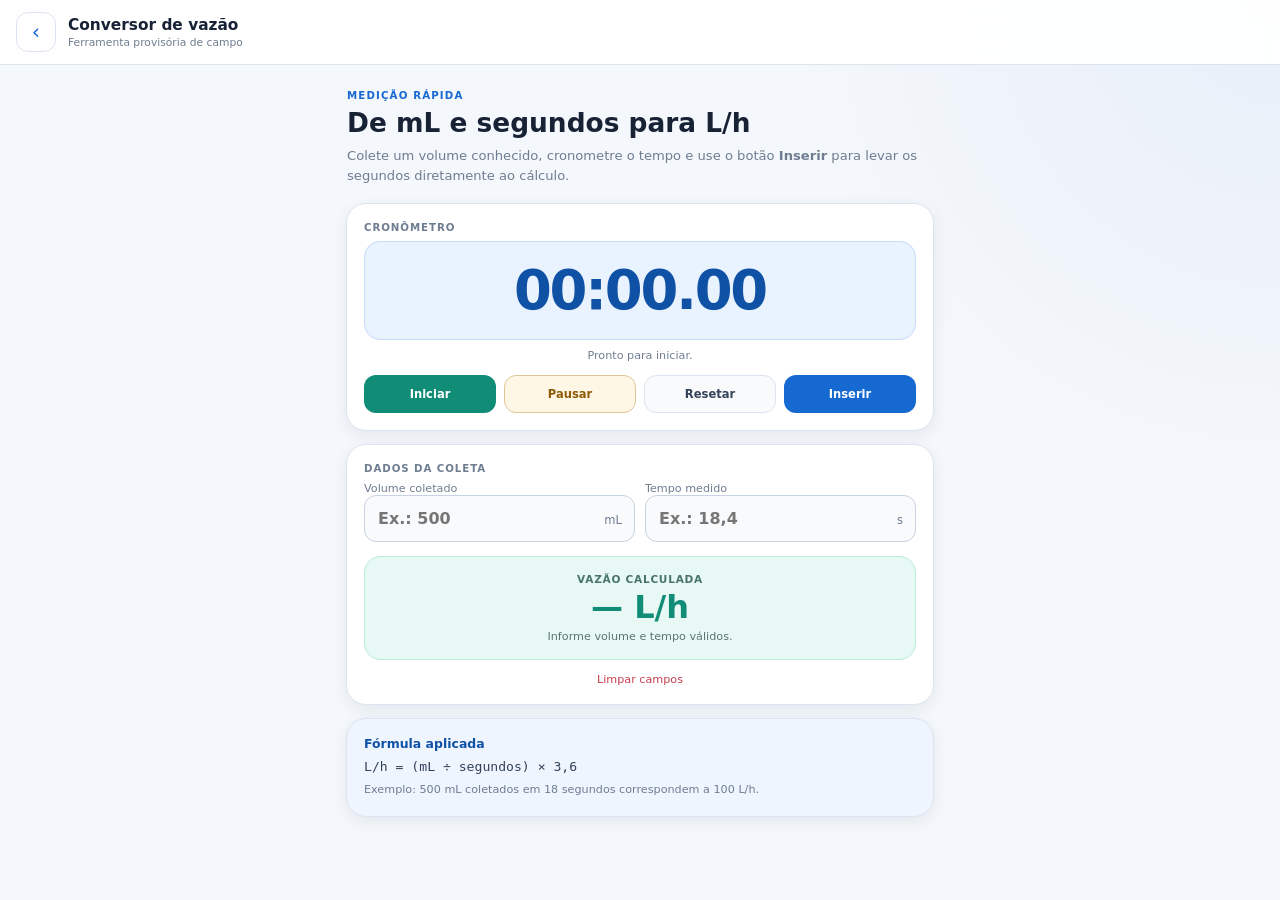
==== vazao.html @ 0a1f82f2 "Mudança no estilo e calculadora provisória" ====
<!doctype html>
<html lang="pt-BR">
<head>
  <meta charset="utf-8">
  <meta name="viewport" content="width=device-width,initial-scale=1,viewport-fit=cover">
  <meta name="theme-color" content="#f5f7fb">
  <meta name="apple-mobile-web-app-capable" content="yes">
  <meta name="apple-mobile-web-app-status-bar-style" content="default">
  <title>Conversor de Vazão</title>
  <link rel="icon" href="assets/icon-192.png">
  <link rel="stylesheet" href="assets/app.css?v=0.4.0">
</head>
<body class="tool-page">
  <header class="tool-header">
    <a class="back-link" href="index.html" aria-label="Voltar ao DETRAN Janela">‹</a>
    <div class="tool-header-copy">
      <strong>Conversor de vazão</strong>
      <span>Ferramenta provisória de campo</span>
    </div>
  </header>

  <main class="tool-shell">
    <section class="tool-intro">
      <span class="eyebrow">MEDIÇÃO RÁPIDA</span>
      <h1>De mL e segundos para L/h</h1>
      <p>Colete um volume conhecido, cronometre o tempo e use o botão <strong>Inserir</strong> para levar os segundos diretamente ao cálculo.</p>
    </section>

    <section class="stopwatch-card" aria-labelledby="stopwatch-title">
      <span id="stopwatch-title" class="stopwatch-label">Cronômetro</span>
      <div id="stopwatch-display" class="stopwatch-display" aria-live="polite">00:00.00</div>
      <p id="stopwatch-status" class="stopwatch-status">Pronto para iniciar.</p>
      <div class="stopwatch-actions">
        <button id="start-stopwatch" class="start" type="button">Iniciar</button>
        <button id="pause-stopwatch" class="pause" type="button">Pausar</button>
        <button id="reset-stopwatch" class="reset" type="button">Resetar</button>
        <button id="insert-stopwatch" class="insert" type="button">Inserir</button>
      </div>
    </section>

    <section class="calculator-card" aria-labelledby="calculator-title">
      <span id="calculator-title" class="calculator-label">Dados da coleta</span>
      <div class="measurement-grid">
        <label class="measurement-field">
          Volume coletado
          <span class="measurement-input-wrap">
            <input id="volume-ml" type="text" inputmode="decimal" autocomplete="off" placeholder="Ex.: 500" aria-label="Volume coletado em mililitros">
            <span>mL</span>
          </span>
        </label>
        <label class="measurement-field">
          Tempo medido
          <span class="measurement-input-wrap">
            <input id="elapsed-seconds" type="text" inputmode="decimal" autocomplete="off" placeholder="Ex.: 18,4" aria-label="Tempo medido em segundos">
            <span>s</span>
          </span>
        </label>
      </div>

      <div class="flow-result" aria-live="polite">
        <span>Vazão calculada</span>
        <strong id="flow-lh">— L/h</strong>
        <small id="flow-mls">Informe volume e tempo válidos.</small>
      </div>
      <button id="clear-calculator" class="tool-clear" type="button">Limpar campos</button>
    </section>

    <section class="formula-card">
      <strong>Fórmula aplicada</strong>
      <code>L/h = (mL ÷ segundos) × 3,6</code>
      <p>Exemplo: 500 mL coletados em 18 segundos correspondem a 100 L/h.</p>
    </section>
  </main>

  <script src="assets/vazao.js?v=0.4.0"></script>
</body>
</html>
---- assets/app.css ----
:root {
  --bg: #f4f7fb;
  --surface: #ffffff;
  --surface-soft: #f8fafc;
  --surface-blue: #eef5ff;
  --line: #dce4ef;
  --line-strong: #c7d2e2;
  --text: #172235;
  --text-soft: #344258;
  --muted: #6f7d91;
  --primary: #1769d2;
  --primary-dark: #0f51a5;
  --primary-soft: #e9f2ff;
  --accent: #118c77;
  --accent-soft: #e8f8f4;
  --warn: #b87512;
  --warn-soft: #fff7e6;
  --danger: #c73f50;
  --danger-soft: #fff0f2;
  --good: #14865f;
  --good-soft: #eaf8f2;
  --shadow: 0 12px 32px rgba(30, 55, 90, .08);
  --shadow-small: 0 5px 16px rgba(30, 55, 90, .07);
  font-family: Inter, ui-sans-serif, system-ui, -apple-system, "Segoe UI", sans-serif;
  color-scheme: light;
}

* { box-sizing: border-box; }
html { min-height: 100%; background: var(--bg); }
body {
  min-height: 100%;
  margin: 0;
  padding-bottom: calc(78px + env(safe-area-inset-bottom));
  background:
    radial-gradient(circle at top right, rgba(23, 105, 210, .055), transparent 31rem),
    var(--bg);
  color: var(--text);
  -webkit-tap-highlight-color: transparent;
}
button, input, select { font: inherit; }
button, a { -webkit-tap-highlight-color: transparent; }
button { cursor: pointer; }
a { color: inherit; }
.hidden { display: none !important; }

.topbar {
  position: sticky;
  top: 0;
  z-index: 20;
  display: flex;
  align-items: center;
  justify-content: space-between;
  gap: 12px;
  padding: calc(11px + env(safe-area-inset-top)) 16px 11px;
  background: rgba(255, 255, 255, .92);
  border-bottom: 1px solid rgba(199, 210, 226, .8);
  backdrop-filter: blur(18px);
}
.brand { display: flex; align-items: center; gap: 11px; min-width: 0; }
.brand-mark {
  display: grid;
  flex: 0 0 42px;
  width: 42px;
  height: 42px;
  place-items: center;
  border-radius: 13px;
  background: var(--primary);
  color: #fff;
  font-weight: 950;
  letter-spacing: -.03em;
  box-shadow: 0 8px 18px rgba(23, 105, 210, .18);
}
.brand strong { display: block; font-size: .97rem; white-space: nowrap; }
.brand span {
  display: block;
  max-width: 255px;
  margin-top: 2px;
  overflow: hidden;
  color: var(--muted);
  font-size: .67rem;
  text-overflow: ellipsis;
  white-space: nowrap;
}
.topbar-actions { display: flex; align-items: center; gap: 8px; }
.icon-btn, .header-tool-btn {
  display: grid;
  width: 40px;
  height: 40px;
  place-items: center;
  border: 1px solid var(--line);
  border-radius: 12px;
  background: var(--surface);
  color: var(--primary);
  box-shadow: var(--shadow-small);
  font-size: 1.05rem;
  text-decoration: none;
}

main { width: min(760px, 100%); margin: auto; }
.screen { display: none; padding: 18px 16px 30px; }
.screen.active { display: block; }

.countdown-card {
  display: flex;
  justify-content: space-between;
  gap: 16px;
  padding: 15px 17px;
  border: 1px solid var(--line);
  border-radius: 19px;
  background: var(--surface);
  box-shadow: var(--shadow-small);
}
.countdown-card > div:first-child {
  display: grid;
  grid-template-columns: auto auto;
  column-gap: 8px;
  align-items: end;
}
.countdown-card span {
  grid-column: 1 / -1;
  color: var(--primary);
  font-size: .65rem;
  font-weight: 900;
  letter-spacing: .09em;
}
.countdown-card strong { color: var(--text); font-size: 2rem; line-height: 1; }
.countdown-card small { padding-bottom: 2px; color: var(--muted); font-size: .74rem; }
.countdown-meta { display: flex; flex-direction: column; justify-content: center; text-align: right; }
.countdown-meta b { font-size: .88rem; }
.countdown-meta span { margin-top: 4px; color: var(--muted); font-size: .66rem; font-weight: 500; letter-spacing: 0; }

.flow-tool-banner {
  display: grid;
  grid-template-columns: 44px minmax(0, 1fr) auto;
  align-items: center;
  gap: 12px;
  margin-top: 12px;
  padding: 13px 14px;
  border: 1px solid #bde9df;
  border-radius: 17px;
  background: var(--accent-soft);
  color: var(--text);
  text-decoration: none;
  box-shadow: var(--shadow-small);
}
.flow-tool-icon {
  display: grid;
  width: 42px;
  height: 42px;
  place-items: center;
  border-radius: 13px;
  background: #fff;
  color: var(--accent);
  font-size: 1.25rem;
}
.flow-tool-copy { min-width: 0; }
.flow-tool-copy strong { display: block; font-size: .87rem; }
.flow-tool-copy small { display: block; margin-top: 3px; color: #48746b; font-size: .67rem; line-height: 1.35; }
.flow-tool-arrow { color: var(--accent); font-size: 1.6rem; line-height: 1; }

.section-heading, .page-title { margin: 24px 2px 13px; }
.section-heading { display: flex; align-items: end; justify-content: space-between; gap: 12px; }
.eyebrow {
  display: block;
  color: var(--primary);
  font-size: .64rem;
  font-weight: 900;
  letter-spacing: .11em;
  text-transform: uppercase;
}
.section-heading h1, .page-title h1 { margin: 5px 0 0; color: var(--text); font-size: 1.55rem; line-height: 1.14; }
.page-title p { margin: 8px 0 0; color: var(--muted); font-size: .84rem; line-height: 1.55; }
.text-btn {
  padding: 8px 0;
  border: 0;
  background: transparent;
  color: var(--primary);
  font-size: .75rem;
  font-weight: 850;
}

.mission-card {
  position: relative;
  overflow: hidden;
  border: 1px solid #bfd5f1;
  border-radius: 22px;
  background: var(--surface);
  box-shadow: var(--shadow);
}
.mission-card::before {
  position: absolute;
  top: -95px;
  right: -105px;
  width: 235px;
  height: 235px;
  border-radius: 50%;
  background: radial-gradient(circle, rgba(23, 105, 210, .10), transparent 67%);
  content: "";
  pointer-events: none;
}
.mission-loading { padding: 38px 20px; color: var(--muted); text-align: center; }
.mission-head { position: relative; padding: 18px 18px 11px; }
.mission-badges { display: flex; flex-wrap: wrap; gap: 7px; }
.badge {
  display: inline-flex;
  padding: 5px 9px;
  border: 1px solid #c7dcf7;
  border-radius: 999px;
  background: var(--primary-soft);
  color: var(--primary-dark);
  font-size: .6rem;
  font-weight: 900;
  letter-spacing: .05em;
  text-transform: uppercase;
}
.badge.priority { border-color: #ead2a5; background: var(--warn-soft); color: #91600c; }
.mission-head h2 { margin: 13px 0 6px; color: var(--text); font-size: 1.42rem; line-height: 1.2; }
.mission-head p { margin: 0; color: var(--muted); font-size: .8rem; line-height: 1.45; }
.mission-reason {
  display: grid;
  grid-template-columns: repeat(3, 1fr);
  gap: 8px;
  padding: 4px 18px 14px;
}
.mission-reason div {
  min-height: 66px;
  padding: 10px;
  border: 1px solid var(--line);
  border-radius: 13px;
  background: var(--surface-soft);
}
.mission-reason span { display: block; color: var(--muted); font-size: .56rem; text-transform: uppercase; }
.mission-reason strong { display: block; margin-top: 4px; color: var(--text-soft); font-size: .76rem; line-height: 1.3; }
.route-preview {
  margin: 0 18px 14px;
  padding: 11px 13px;
  border: 1px solid #cee0f6;
  border-radius: 13px;
  background: #f3f8ff;
}
.route-preview span { display: block; color: var(--muted); font-size: .6rem; letter-spacing: .05em; text-transform: uppercase; }
.route-preview strong { display: block; margin-top: 4px; color: var(--primary-dark); font-size: .87rem; }
.mission-actions {
  display: grid;
  grid-template-columns: minmax(0, 1fr) auto;
  gap: 9px;
  padding: 0 18px 18px;
}
.btn {
  min-height: 45px;
  padding: 12px 15px;
  border: 0;
  border-radius: 13px;
  color: var(--text);
  font-weight: 850;
}
.btn.primary {
  background: var(--primary);
  color: #fff;
  box-shadow: 0 8px 20px rgba(23, 105, 210, .19);
}
.btn.primary:hover { background: var(--primary-dark); }
.btn.secondary { border: 1px solid var(--line); background: var(--surface); color: var(--text-soft); }
.btn.full { width: 100%; }
.btn.small { min-height: 36px; padding: 8px 11px; font-size: .72rem; }
.btn:disabled { cursor: not-allowed; opacity: .45; box-shadow: none; }
.mission-link-btn {
  min-width: 50px;
  border: 1px solid var(--line);
  border-radius: 13px;
  background: var(--surface-soft);
  color: var(--primary);
  font-size: 1rem;
}
.mission-broad-link {
  display: block;
  width: calc(100% - 36px);
  margin: -6px 18px 15px;
  padding: 7px 0;
  border: 0;
  background: transparent;
  color: var(--muted);
  font-size: .67rem;
  text-align: center;
  text-decoration: underline;
  text-underline-offset: 3px;
}

.pending-card {
  display: flex;
  align-items: center;
  justify-content: space-between;
  gap: 10px;
  margin-top: 12px;
  padding: 13px 14px;
  border: 1px solid #edd5a8;
  border-radius: 16px;
  background: var(--warn-soft);
}
.pending-card strong { display: block; font-size: .8rem; }
.pending-card span { display: block; margin-top: 3px; color: #7f6844; font-size: .67rem; }
.pending-card .btn { min-height: 37px; padding: 8px 11px; font-size: .7rem; }

.quick-actions {
  display: grid;
  grid-template-columns: repeat(3, 1fr);
  gap: 9px;
  margin-top: 13px;
}
.quick-actions button {
  padding: 13px 10px;
  border: 1px solid var(--line);
  border-radius: 16px;
  background: var(--surface);
  color: var(--text);
  text-align: left;
  box-shadow: var(--shadow-small);
}
.quick-actions button > span {
  display: grid;
  width: 32px;
  height: 32px;
  margin-bottom: 8px;
  place-items: center;
  border-radius: 10px;
  background: var(--primary-soft);
  color: var(--primary);
  font-size: .95rem;
  font-weight: 900;
}
.quick-actions button strong { display: block; font-size: .79rem; }
.quick-actions button small { display: block; margin-top: 3px; color: var(--muted); font-size: .61rem; line-height: 1.35; }

.priority-queue-section { margin-top: 23px; }
.subsection-head { display: flex; align-items: end; justify-content: space-between; gap: 12px; margin: 0 2px 9px; }
.subsection-head h2 { margin: 4px 0 0; font-size: 1.06rem; }
.priority-queue { display: flex; flex-direction: column; gap: 8px; }
.priority-item {
  display: grid;
  grid-template-columns: 38px minmax(0, 1fr) auto;
  align-items: center;
  gap: 11px;
  width: 100%;
  padding: 12px;
  border: 1px solid var(--line);
  border-radius: 15px;
  background: var(--surface);
  color: var(--text);
  text-align: left;
  box-shadow: var(--shadow-small);
}
.priority-number {
  display: grid;
  width: 36px;
  height: 36px;
  place-items: center;
  border-radius: 11px;
  background: var(--primary-soft);
  color: var(--primary);
  font-weight: 900;
}
.priority-item strong { display: block; font-size: .76rem; line-height: 1.3; }
.priority-item small { display: block; margin-top: 3px; color: var(--muted); font-size: .61rem; }
.priority-arrow { color: var(--primary); font-size: 1.25rem; }

.quick-summary { display: grid; grid-template-columns: repeat(3, 1fr); gap: 9px; margin-top: 17px; }
.quick-summary div {
  padding: 12px 7px;
  border: 1px solid var(--line);
  border-radius: 15px;
  background: var(--surface);
  text-align: center;
}
.quick-summary span { display: block; color: var(--muted); font-size: .57rem; text-transform: uppercase; }
.quick-summary strong { display: block; margin-top: 4px; color: var(--text); font-size: .92rem; }

.search-box input {
  width: 100%;
  padding: 13px 14px;
  border: 1px solid var(--line-strong);
  border-radius: 14px;
  outline: none;
  background: var(--surface);
  color: var(--text);
}
.search-box input:focus { border-color: var(--primary); box-shadow: 0 0 0 3px rgba(23, 105, 210, .10); }
.filter-row { display: flex; gap: 7px; overflow: auto; padding: 12px 0 10px; }
.filter-chip {
  padding: 8px 11px;
  border: 1px solid var(--line);
  border-radius: 999px;
  background: var(--surface);
  color: var(--muted);
  font-size: .69rem;
  font-weight: 800;
  white-space: nowrap;
}
.filter-chip.active { border-color: #b9d4f5; background: var(--primary-soft); color: var(--primary-dark); }

.syllabus-list { display: flex; flex-direction: column; gap: 10px; }
.syllabus-block {
  overflow: hidden;
  border: 1px solid var(--line);
  border-radius: 17px;
  background: var(--surface);
  box-shadow: var(--shadow-small);
}
.syllabus-block summary {
  display: flex;
  align-items: center;
  justify-content: space-between;
  gap: 10px;
  padding: 14px 15px;
  cursor: pointer;
  list-style: none;
}
.syllabus-block summary::-webkit-details-marker { display: none; }
.syllabus-block summary strong { font-size: .8rem; }
.syllabus-block summary span { color: var(--muted); font-size: .64rem; }
.syllabus-items { padding: 7px; border-top: 1px solid var(--line); }
.syllabus-topic { display: flex; justify-content: space-between; gap: 10px; padding: 10px; border-radius: 11px; }
.syllabus-topic:hover { background: var(--surface-soft); }
.syllabus-topic div { min-width: 0; }
.syllabus-topic strong { display: block; font-size: .73rem; line-height: 1.35; }
.syllabus-topic span { display: block; margin-top: 4px; color: var(--muted); font-size: .61rem; }
.syllabus-topic button {
  flex: 0 0 auto;
  padding: 8px;
  border: 1px solid #c7dcf7;
  border-radius: 10px;
  background: var(--primary-soft);
  color: var(--primary-dark);
  font-size: .64rem;
  font-weight: 800;
}

.stats-grid { display: grid; grid-template-columns: repeat(2, 1fr); gap: 10px; margin-bottom: 14px; }
.stat-card {
  padding: 15px;
  border: 1px solid var(--line);
  border-radius: 17px;
  background: var(--surface);
  box-shadow: var(--shadow-small);
}
.stat-card span { display: block; color: var(--muted); font-size: .66rem; }
.stat-card strong { display: block; margin-top: 6px; font-size: 1.3rem; }
.stat-card.wide { grid-column: 1 / -1; }
.settings-card {
  margin-bottom: 13px;
  padding: 16px;
  border: 1px solid var(--line);
  border-radius: 18px;
  background: var(--surface);
  box-shadow: var(--shadow-small);
}
.settings-card h2 { margin: 0 0 12px; font-size: .98rem; }
.settings-card > label { display: block; margin-bottom: 14px; color: var(--muted); font-size: .73rem; }
.settings-card select {
  width: 100%;
  margin-top: 6px;
  padding: 12px;
  border: 1px solid var(--line-strong);
  border-radius: 12px;
  background: var(--surface-soft);
  color: var(--text);
}
.toggle-line { display: flex !important; align-items: center; gap: 10px; }
.toggle-line input, .mix-block-check input, .mix-topic input { accent-color: var(--primary); }
.toggle-line input { width: 20px; height: 20px; }
.muted { color: var(--muted); font-size: .77rem; line-height: 1.55; }
.button-pair { display: grid; grid-template-columns: 1fr 1fr; gap: 9px; }
.file-label { text-align: center; }
.file-label input { display: none; }
.danger-link {
  display: block;
  margin: 14px auto 0;
  border: 0;
  background: transparent;
  color: var(--danger);
  font-size: .72rem;
}
.version-note { padding: 8px 0 2px; color: var(--muted); font-size: .64rem; text-align: center; }

.mix-selection-summary {
  display: flex;
  align-items: center;
  justify-content: space-between;
  margin: 0 0 12px;
  padding: 12px 14px;
  border: 1px solid #c7dcf7;
  border-radius: 15px;
  background: var(--primary-soft);
}
.mix-selection-summary div { display: flex; align-items: baseline; gap: 8px; }
.mix-selection-summary span { color: var(--muted); font-size: .66rem; text-transform: uppercase; }
.mix-selection-summary strong { color: var(--primary); font-size: 1.1rem; }
.mix-catalog { display: flex; flex-direction: column; gap: 10px; margin: 12px 0 86px; }
.mix-block {
  overflow: hidden;
  border: 1px solid var(--line);
  border-radius: 17px;
  background: var(--surface);
  box-shadow: var(--shadow-small);
}
.mix-block summary {
  display: flex;
  align-items: center;
  justify-content: space-between;
  gap: 12px;
  padding: 14px 15px;
  cursor: pointer;
  list-style: none;
}
.mix-block summary::-webkit-details-marker { display: none; }
.mix-block summary > div strong { display: block; font-size: .78rem; }
.mix-block summary > div span { display: block; margin-top: 3px; color: var(--muted); font-size: .63rem; }
.mix-block-check { display: flex; align-items: center; gap: 6px; color: var(--muted); font-size: .64rem; }
.mix-block-check input { width: 18px; height: 18px; }
.mix-topic-list { padding: 7px; border-top: 1px solid var(--line); }
.mix-topic { display: flex; align-items: flex-start; gap: 10px; padding: 11px; border-radius: 12px; cursor: pointer; }
.mix-topic:hover, .mix-topic.selected { background: var(--primary-soft); }
.mix-topic input { flex: 0 0 auto; width: 19px; height: 19px; margin-top: 1px; }
.mix-topic div { min-width: 0; }
.mix-topic strong { display: block; font-size: .75rem; line-height: 1.35; }
.mix-topic span { display: block; margin-top: 4px; color: var(--muted); font-size: .61rem; letter-spacing: .04em; text-transform: uppercase; }
.mix-start { position: sticky; z-index: 10; bottom: calc(76px + env(safe-area-inset-bottom)); margin-top: -70px; }
.mix-runner { display: flex; flex-direction: column; gap: 12px; }
.mix-progress {
  display: flex;
  align-items: center;
  justify-content: space-between;
  padding: 12px 14px;
  border: 1px solid var(--line);
  border-radius: 14px;
  background: var(--surface);
}
.mix-progress span { color: var(--muted); font-size: .71rem; }
.mix-progress strong { color: var(--primary); }
.mix-current-card {
  padding: 18px;
  border: 1px solid #bfd5f1;
  border-radius: 21px;
  background: var(--surface);
  box-shadow: var(--shadow);
}
.mix-current-card h2 { margin: 12px 0 7px; font-size: 1.26rem; }
.mix-current-card p { margin: 0; color: var(--muted); font-size: .8rem; line-height: 1.55; }
.mix-current-card p strong { color: var(--text); }
.mix-route-status {
  display: inline-flex;
  margin-top: 14px;
  padding: 6px 9px;
  border: 1px solid #bde9df;
  border-radius: 999px;
  background: var(--accent-soft);
  color: var(--accent);
  font-size: .62rem;
  font-weight: 850;
  text-transform: uppercase;
}
.mix-run-actions { display: grid; grid-template-columns: 1.3fr .8fr .9fr; gap: 9px; margin-top: 15px; }
.mix-current-card .mission-broad-link { width: 100%; margin: 9px 0 0; }
.mix-queue { display: flex; flex-direction: column; gap: 8px; }
.mix-queue-item {
  display: grid;
  grid-template-columns: 36px minmax(0, 1fr);
  align-items: center;
  gap: 10px;
  width: 100%;
  padding: 11px 12px;
  border: 1px solid var(--line);
  border-radius: 13px;
  background: var(--surface);
  color: var(--text);
  opacity: .72;
  text-align: left;
}
.mix-queue-item > span {
  display: grid;
  width: 34px;
  height: 34px;
  place-items: center;
  border-radius: 10px;
  background: var(--surface-blue);
  color: var(--primary);
  font-size: .71rem;
  font-weight: 900;
}
.mix-queue-item strong { display: block; font-size: .73rem; }
.mix-queue-item small { display: block; margin-top: 3px; color: var(--muted); font-size: .62rem; }
.mix-queue-item.active { border-color: #9ec3ee; background: var(--primary-soft); opacity: 1; }

.detected-time {
  display: flex;
  align-items: baseline;
  gap: 8px;
  margin-bottom: 14px;
  padding: 11px 13px;
  border: 1px solid #bde9df;
  border-radius: 13px;
  background: var(--accent-soft);
}
.detected-time span { color: var(--muted); font-size: .64rem; text-transform: uppercase; }
.detected-time strong { color: var(--accent); font-size: 1.02rem; }
.detected-time small { margin-left: auto; color: var(--muted); font-size: .59rem; }
.form-grid, .result-grid { display: grid; grid-template-columns: repeat(4, 1fr); gap: 9px; }
.form-field { display: block; color: var(--muted); font-size: .7rem; }
.form-field input, .form-field select {
  width: 100%;
  margin-top: 6px;
  padding: 11px;
  border: 1px solid var(--line-strong);
  border-radius: 11px;
  background: var(--surface-soft);
  color: var(--text);
}
.confidence-title { margin: 15px 0 8px; color: var(--text-soft); font-size: .75rem; font-weight: 800; }
.confidence-grid { display: grid; grid-template-columns: repeat(3, 1fr); gap: 8px; }
.confidence-grid label {
  display: flex;
  align-items: center;
  justify-content: center;
  gap: 6px;
  min-height: 40px;
  border: 1px solid var(--line);
  border-radius: 11px;
  background: var(--surface-soft);
  color: var(--text-soft);
  font-size: .69rem;
}
.confidence-grid input { accent-color: var(--primary); }
.modal-actions { display: grid; grid-template-columns: 1fr 1fr; gap: 9px; margin-top: 16px; }
.modal-actions.three-actions { grid-template-columns: 1fr 1.2fr 1.4fr; }
.route-editor { display: grid; gap: 12px; }
.route-list { display: flex; flex-direction: column; gap: 8px; }
.route-row {
  display: grid;
  grid-template-columns: minmax(0, 1fr) auto;
  gap: 5px 10px;
  padding: 11px;
  border: 1px solid var(--line);
  border-radius: 12px;
  background: var(--surface-soft);
}
.route-row strong { font-size: .73rem; }
.route-row span { grid-column: 1; overflow: hidden; color: var(--muted); font-size: .62rem; text-overflow: ellipsis; white-space: nowrap; }
.route-row button { grid-column: 2; grid-row: 1 / span 2; align-self: center; }
.empty-card {
  padding: 17px;
  border: 1px solid var(--line);
  border-radius: 15px;
  background: var(--surface);
  color: var(--muted);
  font-size: .75rem;
  text-align: center;
}

.bottom-nav {
  position: fixed;
  right: 0;
  bottom: 0;
  left: 0;
  z-index: 30;
  display: grid;
  grid-template-columns: repeat(4, 1fr);
  padding: 8px 10px calc(8px + env(safe-area-inset-bottom));
  border-top: 1px solid var(--line);
  background: rgba(255, 255, 255, .96);
  backdrop-filter: blur(18px);
  box-shadow: 0 -8px 24px rgba(30, 55, 90, .06);
}
.bottom-nav button {
  display: flex;
  flex-direction: column;
  align-items: center;
  gap: 3px;
  padding: 5px 2px;
  border: 0;
  border-radius: 11px;
  background: transparent;
  color: var(--muted);
  font-size: .59rem;
  font-weight: 800;
}
.bottom-nav button span { font-size: 1rem; }
.bottom-nav button.active { background: var(--primary-soft); color: var(--primary); }

.modal {
  position: fixed;
  inset: 0;
  z-index: 100;
  display: flex;
  align-items: end;
  justify-content: center;
}
.modal-backdrop { position: absolute; inset: 0; background: rgba(24, 36, 54, .36); backdrop-filter: blur(4px); }
.modal-sheet {
  position: relative;
  z-index: 1;
  width: min(620px, 100%);
  max-height: 88vh;
  padding: 12px 16px calc(20px + env(safe-area-inset-bottom));
  overflow: auto;
  border: 1px solid var(--line);
  border-radius: 24px 24px 0 0;
  background: var(--surface);
  box-shadow: 0 -20px 50px rgba(30, 55, 90, .18);
}
.modal-handle { width: 42px; height: 4px; margin: 0 auto 14px; border-radius: 999px; background: var(--line-strong); }
.modal-title { margin: 0 0 7px; font-size: 1.16rem; }
.modal-subtitle { margin: 0 0 15px; color: var(--muted); font-size: .77rem; line-height: 1.5; }
.toast {
  position: fixed;
  right: 18px;
  bottom: calc(88px + env(safe-area-inset-bottom));
  left: 18px;
  z-index: 120;
  max-width: 430px;
  margin: auto;
  padding: 12px 14px;
  border: 1px solid #b9d4f5;
  border-radius: 13px;
  background: #173f70;
  color: #fff;
  box-shadow: var(--shadow);
  font-size: .73rem;
  text-align: center;
}

/* Conversor provisório de vazão */
.tool-page { padding-bottom: 28px; }
.tool-shell { width: min(620px, 100%); margin: auto; padding: 16px; }
.tool-header {
  display: flex;
  align-items: center;
  gap: 12px;
  padding: calc(12px + env(safe-area-inset-top)) 16px 12px;
  border-bottom: 1px solid var(--line);
  background: rgba(255, 255, 255, .94);
  backdrop-filter: blur(18px);
}
.back-link {
  display: grid;
  width: 40px;
  height: 40px;
  place-items: center;
  border: 1px solid var(--line);
  border-radius: 12px;
  background: var(--surface);
  color: var(--primary);
  font-size: 1.3rem;
  text-decoration: none;
}
.tool-header-copy strong { display: block; font-size: .96rem; }
.tool-header-copy span { display: block; margin-top: 2px; color: var(--muted); font-size: .67rem; }
.tool-intro { margin: 8px 1px 16px; }
.tool-intro .eyebrow { margin-bottom: 6px; }
.tool-intro h1 { margin: 0; font-size: 1.65rem; }
.tool-intro p { margin: 8px 0 0; color: var(--muted); font-size: .82rem; line-height: 1.55; }
.stopwatch-card, .calculator-card, .formula-card {
  margin-bottom: 13px;
  padding: 17px;
  border: 1px solid var(--line);
  border-radius: 20px;
  background: var(--surface);
  box-shadow: var(--shadow-small);
}
.stopwatch-label, .calculator-label {
  display: block;
  margin-bottom: 8px;
  color: var(--muted);
  font-size: .64rem;
  font-weight: 900;
  letter-spacing: .09em;
  text-transform: uppercase;
}
.stopwatch-display {
  padding: 17px 10px;
  border: 1px solid #c7dcf7;
  border-radius: 16px;
  background: var(--primary-soft);
  color: var(--primary-dark);
  font-variant-numeric: tabular-nums;
  font-size: clamp(2.15rem, 12vw, 3.4rem);
  font-weight: 850;
  letter-spacing: -.04em;
  text-align: center;
}
.stopwatch-status { margin: 9px 0 0; color: var(--muted); font-size: .7rem; text-align: center; }
.stopwatch-actions { display: grid; grid-template-columns: repeat(4, 1fr); gap: 8px; margin-top: 13px; }
.stopwatch-actions button { min-width: 0; padding: 11px 6px; border-radius: 12px; font-size: .72rem; }
.stopwatch-actions .start { border: 0; background: var(--accent); color: #fff; font-weight: 850; }
.stopwatch-actions .pause { border: 1px solid #dfc596; background: var(--warn-soft); color: #8e5b08; font-weight: 850; }
.stopwatch-actions .reset { border: 1px solid var(--line); background: var(--surface-soft); color: var(--text-soft); font-weight: 850; }
.stopwatch-actions .insert { border: 0; background: var(--primary); color: #fff; font-weight: 850; }
.measurement-grid { display: grid; grid-template-columns: 1fr 1fr; gap: 10px; }
.measurement-field { display: block; color: var(--muted); font-size: .7rem; }
.measurement-input-wrap { position: relative; margin-top: 6px; }
.measurement-input-wrap input {
  width: 100%;
  padding: 13px 50px 13px 13px;
  border: 1px solid var(--line-strong);
  border-radius: 12px;
  outline: none;
  background: var(--surface-soft);
  color: var(--text);
  font-size: 1rem;
  font-weight: 750;
}
.measurement-input-wrap input:focus { border-color: var(--primary); box-shadow: 0 0 0 3px rgba(23, 105, 210, .10); }
.measurement-input-wrap span { position: absolute; top: 50%; right: 13px; color: var(--muted); font-size: .72rem; transform: translateY(-50%); }
.flow-result {
  margin-top: 14px;
  padding: 16px;
  border: 1px solid #bde9df;
  border-radius: 16px;
  background: var(--accent-soft);
  text-align: center;
}
.flow-result span { display: block; color: #48746b; font-size: .66rem; font-weight: 850; letter-spacing: .07em; text-transform: uppercase; }
.flow-result strong { display: block; margin-top: 5px; color: var(--accent); font-size: 2rem; line-height: 1.1; }
.flow-result small { display: block; margin-top: 5px; color: #5a766f; font-size: .7rem; }
.tool-clear { display: block; margin: 12px auto 0; border: 0; background: transparent; color: var(--danger); font-size: .7rem; }
.formula-card { background: var(--surface-blue); }
.formula-card strong { display: block; color: var(--primary-dark); font-size: .78rem; }
.formula-card code { display: block; margin-top: 8px; color: var(--text-soft); font-family: "SFMono-Regular", Consolas, monospace; font-size: .82rem; }
.formula-card p { margin: 8px 0 0; color: var(--muted); font-size: .7rem; line-height: 1.5; }

@media (max-width: 520px) {
  .brand span { max-width: 185px; }
  .countdown-card { flex-direction: column; }
  .countdown-meta { text-align: left; }
  .mission-reason { grid-template-columns: 1fr 1fr; }
  .mission-reason div:last-child { grid-column: 1 / -1; }
  .quick-actions { grid-template-columns: 1fr 1fr; }
  .quick-actions button:last-child { grid-column: 1 / -1; }
  .form-grid, .result-grid { grid-template-columns: repeat(2, 1fr); }
  .confidence-grid { grid-template-columns: 1fr; }
  .modal-actions.three-actions, .mix-run-actions { grid-template-columns: 1fr; }
  .detected-time { flex-wrap: wrap; }
  .detected-time small { width: 100%; margin-left: 0; }
  .stopwatch-actions { grid-template-columns: 1fr 1fr; }
  .measurement-grid { grid-template-columns: 1fr; }
}
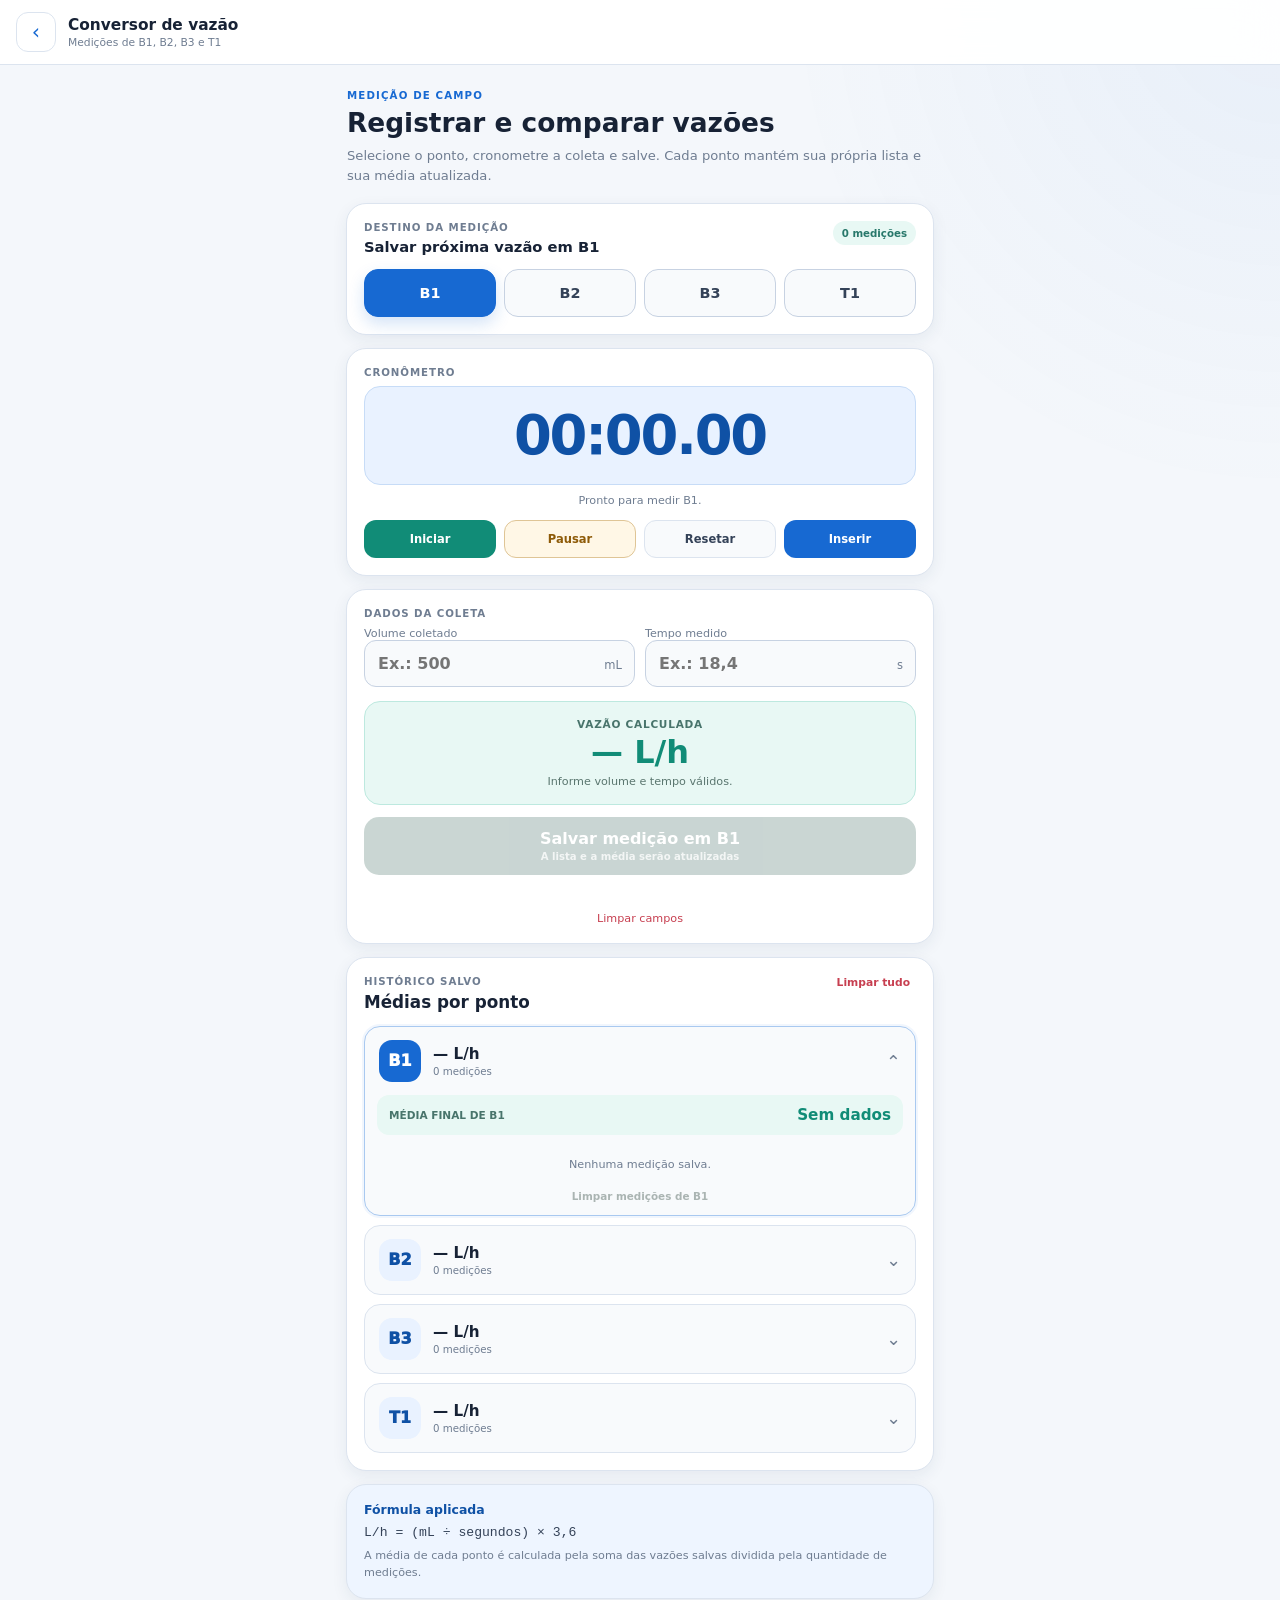
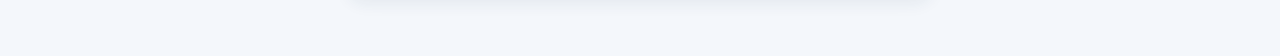
==== commit bb3227e4: "Média vazão" ====
--- a/vazao.html
+++ b/vazao.html
@@ -8,22 +8,38 @@
   <meta name="apple-mobile-web-app-status-bar-style" content="default">
   <title>Conversor de Vazão</title>
   <link rel="icon" href="assets/icon-192.png">
-  <link rel="stylesheet" href="assets/app.css?v=0.4.0">
+  <link rel="stylesheet" href="assets/app.css?v=0.4.1">
 </head>
 <body class="tool-page">
   <header class="tool-header">
     <a class="back-link" href="index.html" aria-label="Voltar ao DETRAN Janela">‹</a>
     <div class="tool-header-copy">
       <strong>Conversor de vazão</strong>
-      <span>Ferramenta provisória de campo</span>
+      <span>Medições de B1, B2, B3 e T1</span>
     </div>
   </header>
 
   <main class="tool-shell">
     <section class="tool-intro">
-      <span class="eyebrow">MEDIÇÃO RÁPIDA</span>
-      <h1>De mL e segundos para L/h</h1>
-      <p>Colete um volume conhecido, cronometre o tempo e use o botão <strong>Inserir</strong> para levar os segundos diretamente ao cálculo.</p>
+      <span class="eyebrow">MEDIÇÃO DE CAMPO</span>
+      <h1>Registrar e comparar vazões</h1>
+      <p>Selecione o ponto, cronometre a coleta e salve. Cada ponto mantém sua própria lista e sua média atualizada.</p>
+    </section>
+
+    <section class="measurement-point-card" aria-labelledby="point-title">
+      <div class="point-card-header">
+        <div>
+          <span id="point-title" class="calculator-label">Destino da medição</span>
+          <strong id="selected-point-title">Salvar próxima vazão em B1</strong>
+        </div>
+        <span id="selected-point-count" class="point-count">0 medições</span>
+      </div>
+      <div class="point-selector" role="radiogroup" aria-label="Selecionar ponto da medição">
+        <button class="point-option active" type="button" data-point="B1" role="radio" aria-checked="true">B1</button>
+        <button class="point-option" type="button" data-point="B2" role="radio" aria-checked="false">B2</button>
+        <button class="point-option" type="button" data-point="B3" role="radio" aria-checked="false">B3</button>
+        <button class="point-option" type="button" data-point="T1" role="radio" aria-checked="false">T1</button>
+      </div>
     </section>
 
     <section class="stopwatch-card" aria-labelledby="stopwatch-title">
@@ -62,16 +78,33 @@
         <strong id="flow-lh">— L/h</strong>
         <small id="flow-mls">Informe volume e tempo válidos.</small>
       </div>
+
+      <button id="save-flow" class="save-flow-button" type="button" disabled>
+        <span>Salvar medição em B1</span>
+        <small>A lista e a média serão atualizadas</small>
+      </button>
+      <p id="save-feedback" class="save-feedback" aria-live="polite"></p>
       <button id="clear-calculator" class="tool-clear" type="button">Limpar campos</button>
+    </section>
+
+    <section class="flow-history-card" aria-labelledby="history-title">
+      <div class="flow-history-header">
+        <div>
+          <span class="calculator-label">Histórico salvo</span>
+          <h2 id="history-title">Médias por ponto</h2>
+        </div>
+        <button id="clear-all-flows" class="clear-all-flows" type="button">Limpar tudo</button>
+      </div>
+      <div id="flow-history-list" class="flow-history-list"></div>
     </section>
 
     <section class="formula-card">
       <strong>Fórmula aplicada</strong>
       <code>L/h = (mL ÷ segundos) × 3,6</code>
-      <p>Exemplo: 500 mL coletados em 18 segundos correspondem a 100 L/h.</p>
+      <p>A média de cada ponto é calculada pela soma das vazões salvas dividida pela quantidade de medições.</p>
     </section>
   </main>
 
-  <script src="assets/vazao.js?v=0.4.0"></script>
+  <script src="assets/vazao.js?v=0.4.1"></script>
 </body>
 </html>
--- a/assets/app.css
+++ b/assets/app.css
@@ -842,3 +842,158 @@
   .stopwatch-actions { grid-template-columns: 1fr 1fr; }
   .measurement-grid { grid-template-columns: 1fr; }
 }
+
+
+/* Registro de vazão por ponto — v0.4.1 */
+.measurement-point-card, .flow-history-card {
+  margin-bottom: 13px;
+  padding: 17px;
+  border: 1px solid var(--line);
+  border-radius: 20px;
+  background: var(--surface);
+  box-shadow: var(--shadow-small);
+}
+.point-card-header, .flow-history-header {
+  display: flex;
+  align-items: flex-start;
+  justify-content: space-between;
+  gap: 12px;
+}
+.point-card-header .calculator-label, .flow-history-header .calculator-label { margin-bottom: 5px; }
+.point-card-header strong { display: block; color: var(--text); font-size: .92rem; }
+.point-count {
+  flex: 0 0 auto;
+  padding: 6px 9px;
+  border-radius: 999px;
+  background: var(--accent-soft);
+  color: #28786b;
+  font-size: .64rem;
+  font-weight: 850;
+}
+.point-selector { display: grid; grid-template-columns: repeat(4, 1fr); gap: 8px; margin-top: 14px; }
+.point-option {
+  min-height: 48px;
+  border: 1px solid var(--line-strong);
+  border-radius: 14px;
+  background: var(--surface-soft);
+  color: var(--text-soft);
+  font-size: .9rem;
+  font-weight: 900;
+}
+.point-option.active {
+  border-color: var(--primary);
+  background: var(--primary);
+  color: #fff;
+  box-shadow: 0 7px 16px rgba(23, 105, 210, .18);
+}
+.save-flow-button {
+  display: flex;
+  width: 100%;
+  min-height: 58px;
+  margin-top: 12px;
+  padding: 11px 15px;
+  flex-direction: column;
+  align-items: center;
+  justify-content: center;
+  border: 0;
+  border-radius: 15px;
+  background: var(--accent);
+  color: #fff;
+  font-weight: 900;
+}
+.save-flow-button small { margin-top: 3px; color: rgba(255,255,255,.78); font-size: .63rem; font-weight: 650; }
+.save-flow-button:disabled { background: #b8c8c5; cursor: not-allowed; opacity: .75; }
+.save-feedback { min-height: 18px; margin: 7px 0 -1px; color: #28786b; font-size: .7rem; font-weight: 800; text-align: center; }
+.flow-history-header h2 { margin: 0; font-size: 1.05rem; }
+.clear-all-flows {
+  border: 0;
+  background: transparent;
+  color: var(--danger);
+  font-size: .67rem;
+  font-weight: 800;
+}
+.flow-history-list { display: grid; gap: 9px; margin-top: 14px; }
+.flow-point-history {
+  overflow: hidden;
+  border: 1px solid var(--line);
+  border-radius: 16px;
+  background: var(--surface-soft);
+}
+.flow-point-history.active { border-color: #a9c9f0; box-shadow: 0 0 0 2px rgba(23,105,210,.06); }
+.flow-point-history summary {
+  display: grid;
+  grid-template-columns: auto minmax(0, 1fr) auto;
+  align-items: center;
+  gap: 12px;
+  padding: 13px 14px;
+  cursor: pointer;
+  list-style: none;
+}
+.flow-point-history summary::-webkit-details-marker { display: none; }
+.flow-point-name {
+  display: grid;
+  width: 42px;
+  height: 42px;
+  place-items: center;
+  border-radius: 13px;
+  background: var(--primary-soft);
+  color: var(--primary-dark);
+  font-weight: 950;
+}
+.flow-point-history.active .flow-point-name { background: var(--primary); color: #fff; }
+.flow-point-summary { min-width: 0; }
+.flow-point-summary strong { display: block; color: var(--text); font-size: .95rem; }
+.flow-point-summary small { display: block; margin-top: 2px; color: var(--muted); font-size: .64rem; }
+.flow-history-chevron { color: var(--muted); font-size: 1.1rem; transition: transform .2s ease; }
+.flow-point-history[open] .flow-history-chevron { transform: rotate(180deg); }
+.flow-point-content { padding: 0 12px 12px; }
+.flow-average-banner {
+  display: flex;
+  align-items: center;
+  justify-content: space-between;
+  gap: 12px;
+  padding: 11px 12px;
+  border-radius: 12px;
+  background: var(--accent-soft);
+}
+.flow-average-banner span { color: #48746b; font-size: .66rem; font-weight: 800; text-transform: uppercase; }
+.flow-average-banner strong { color: var(--accent); font-size: .95rem; }
+.flow-record-list { margin: 9px 0 0; padding: 0; list-style: none; }
+.flow-record-row {
+  display: flex;
+  align-items: center;
+  justify-content: space-between;
+  gap: 10px;
+  padding: 10px 2px;
+  border-bottom: 1px solid var(--line);
+}
+.flow-record-main { min-width: 0; }
+.flow-record-main strong { display: block; color: var(--text); font-size: .78rem; }
+.flow-record-main span { display: block; margin-top: 3px; color: var(--muted); font-size: .62rem; line-height: 1.4; }
+.delete-flow-record {
+  display: grid;
+  width: 30px;
+  height: 30px;
+  flex: 0 0 30px;
+  place-items: center;
+  border: 1px solid #f1c7c7;
+  border-radius: 10px;
+  background: #fff7f7;
+  color: var(--danger);
+  font-size: 1.05rem;
+}
+.flow-empty-row { padding: 14px 2px 8px; color: var(--muted); font-size: .7rem; text-align: center; }
+.clear-point-flows {
+  display: block;
+  margin: 10px auto 0;
+  border: 0;
+  background: transparent;
+  color: var(--danger);
+  font-size: .65rem;
+  font-weight: 750;
+}
+.clear-point-flows:disabled { color: #aab4b2; }
+
+@media (max-width: 380px) {
+  .point-selector { grid-template-columns: repeat(2, 1fr); }
+}
